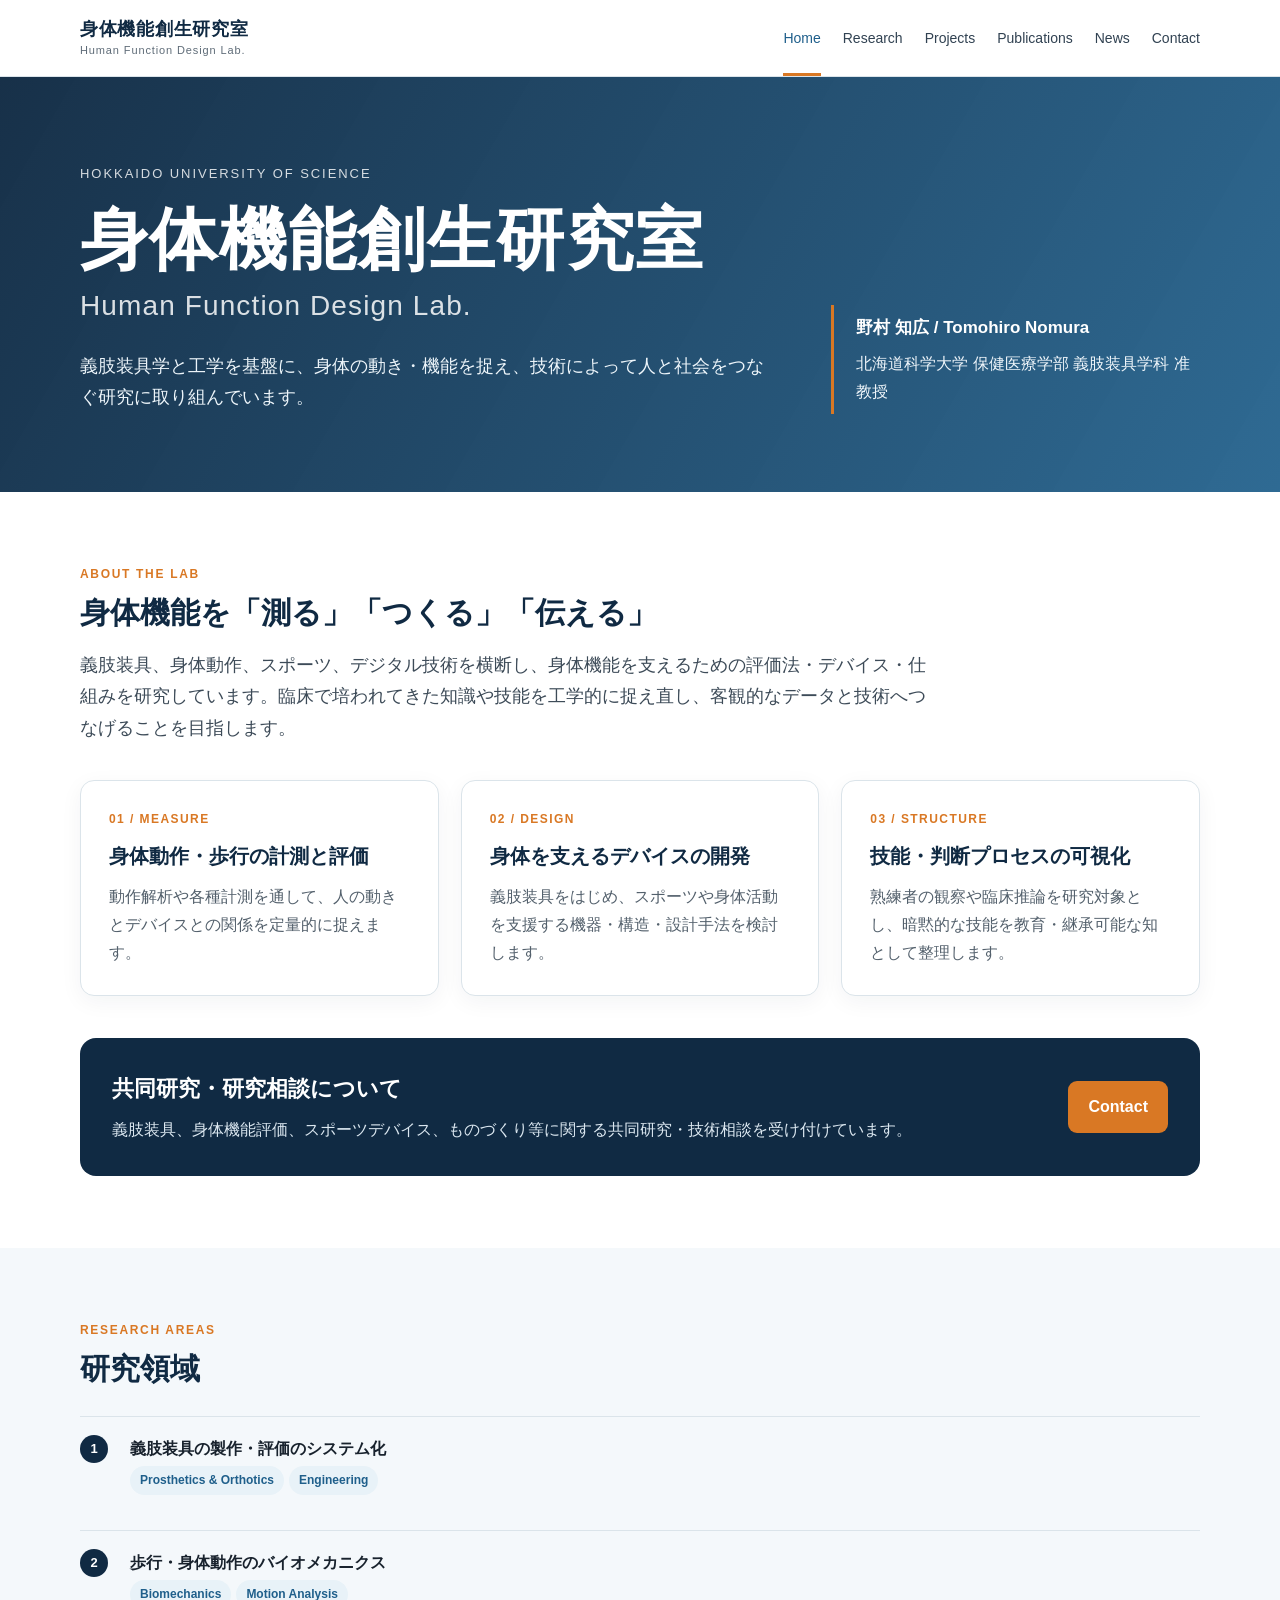
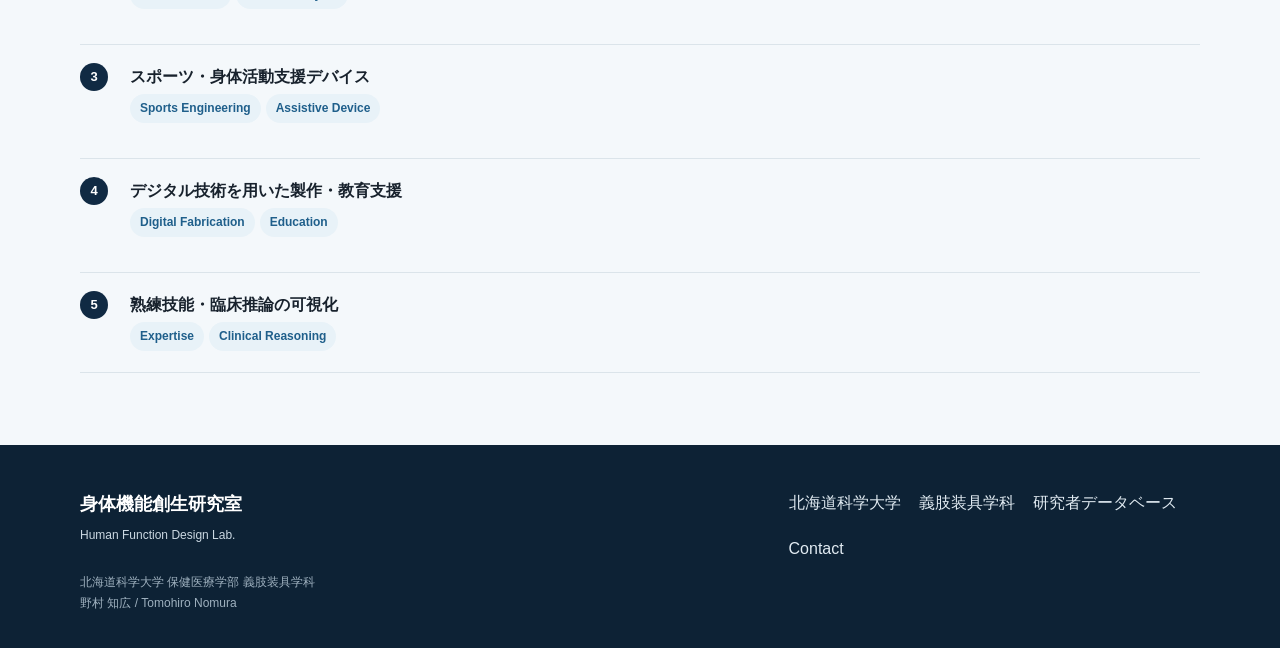
==== index.html @ 52922558 "Add files via upload Initial website" ====
<!doctype html>
<html lang="ja">
<head>
  <meta charset="utf-8">
  <meta name="viewport" content="width=device-width,initial-scale=1">
  <meta name="description" content="北海道科学大学 身体機能創生研究室（Human Function Design Lab.）の研究室サイト。">
  <title>Home | 身体機能創生研究室</title>
  <link rel="stylesheet" href="assets/style.css">
</head>
<body>

<header class="site-header">
  <div class="wrap header-inner">
    <a class="brand" href="index.html" aria-label="身体機能創生研究室 トップページ">
      <span class="brand-ja">身体機能創生研究室</span>
      <span class="brand-en">Human Function Design Lab.</span>
    </a>
    <nav class="nav" aria-label="主要ナビゲーション">
      <a class="active" href="index.html">Home</a><a class="" href="research.html">Research</a><a class="" href="projects.html">Projects</a><a class="" href="publications.html">Publications</a><a class="" href="news.html">News</a><a class="" href="contact.html">Contact</a>
    </nav>
  </div>
</header>

<main>
  <section class="hero">
    <div class="wrap hero-grid">
      <div>
        <div class="kicker">Hokkaido University of Science</div>
        <h1>身体機能創生研究室<span class="en">Human Function Design Lab.</span></h1>
        <p class="hero-lead">義肢装具学と工学を基盤に、身体の動き・機能を捉え、技術によって人と社会をつなぐ研究に取り組んでいます。</p>
      </div>
      <div class="hero-card">
        <strong>野村 知広 / Tomohiro Nomura</strong>
        北海道科学大学 保健医療学部 義肢装具学科 准教授
      </div>
    </div>
  </section>

  <section class="section">
    <div class="wrap">
      <div class="section-title-en">About the Lab</div>
      <h2>身体機能を「測る」「つくる」「伝える」</h2>
      <p class="lead">義肢装具、身体動作、スポーツ、デジタル技術を横断し、身体機能を支えるための評価法・デバイス・仕組みを研究しています。臨床で培われてきた知識や技能を工学的に捉え直し、客観的なデータと技術へつなげることを目指します。</p>

      <div class="grid-3">
        <article class="card">
          <div class="num">01 / MEASURE</div>
          <h3>身体動作・歩行の計測と評価</h3>
          <p>動作解析や各種計測を通して、人の動きとデバイスとの関係を定量的に捉えます。</p>
        </article>
        <article class="card">
          <div class="num">02 / DESIGN</div>
          <h3>身体を支えるデバイスの開発</h3>
          <p>義肢装具をはじめ、スポーツや身体活動を支援する機器・構造・設計手法を検討します。</p>
        </article>
        <article class="card">
          <div class="num">03 / STRUCTURE</div>
          <h3>技能・判断プロセスの可視化</h3>
          <p>熟練者の観察や臨床推論を研究対象とし、暗黙的な技能を教育・継承可能な知として整理します。</p>
        </article>
      </div>

      <div class="cta">
        <div>
          <h3>共同研究・研究相談について</h3>
          <p>義肢装具、身体機能評価、スポーツデバイス、ものづくり等に関する共同研究・技術相談を受け付けています。</p>
        </div>
        <a class="button" href="contact.html">Contact</a>
      </div>
    </div>
  </section>

  <section class="section soft">
    <div class="wrap">
      <div class="section-title-en">Research Areas</div>
      <h2>研究領域</h2>
      <div class="feature-list">
        <div class="feature"><div class="icon">1</div><div><strong>義肢装具の製作・評価のシステム化</strong><br><span class="tag">Prosthetics & Orthotics</span><span class="tag">Engineering</span></div></div>
        <div class="feature"><div class="icon">2</div><div><strong>歩行・身体動作のバイオメカニクス</strong><br><span class="tag">Biomechanics</span><span class="tag">Motion Analysis</span></div></div>
        <div class="feature"><div class="icon">3</div><div><strong>スポーツ・身体活動支援デバイス</strong><br><span class="tag">Sports Engineering</span><span class="tag">Assistive Device</span></div></div>
        <div class="feature"><div class="icon">4</div><div><strong>デジタル技術を用いた製作・教育支援</strong><br><span class="tag">Digital Fabrication</span><span class="tag">Education</span></div></div>
        <div class="feature"><div class="icon">5</div><div><strong>熟練技能・臨床推論の可視化</strong><br><span class="tag">Expertise</span><span class="tag">Clinical Reasoning</span></div></div>
      </div>
    </div>
  </section>
</main>


<footer class="site-footer">
  <div class="wrap footer-grid">
    <div>
      <div class="footer-title">身体機能創生研究室</div>
      <div class="footer-en">Human Function Design Lab.</div>
      <div class="footer-small">北海道科学大学 保健医療学部 義肢装具学科<br>野村 知広 / Tomohiro Nomura</div>
    </div>
    <div class="footer-links">
      <a href="https://www.hus.ac.jp/" target="_blank" rel="noopener">北海道科学大学</a>
      <a href="https://www.hus.ac.jp/faculty/health/po/" target="_blank" rel="noopener">義肢装具学科</a>
      <a href="https://gyoseki.hus.ac.jp/hushp/KgApp/k03/resid/S001573" target="_blank" rel="noopener">研究者データベース</a>
      <a href="contact.html">Contact</a>
    </div>
  </div>
</footer>
</body>
</html>
---- assets/style.css ----
:root{
  --navy:#102a43;
  --blue:#1f5f8b;
  --blue2:#2f7ca8;
  --orange:#d97824;
  --ink:#18222d;
  --muted:#5f6c78;
  --line:#dbe4ea;
  --paper:#ffffff;
  --soft:#f4f8fb;
  --max:1120px;
}
*{box-sizing:border-box}
html{scroll-behavior:smooth}
body{
  margin:0;
  color:var(--ink);
  background:var(--paper);
  font-family:-apple-system,BlinkMacSystemFont,"Segoe UI","Hiragino Kaku Gothic ProN","Yu Gothic",Meiryo,sans-serif;
  line-height:1.75;
}
a{color:var(--blue);text-decoration:none}
a:hover{text-decoration:underline}
.wrap{width:min(calc(100% - 40px),var(--max));margin:auto}
.site-header{
  position:sticky;top:0;z-index:30;
  background:rgba(255,255,255,.96);
  border-bottom:1px solid var(--line);
  backdrop-filter:blur(10px);
}
.header-inner{display:flex;align-items:center;justify-content:space-between;gap:30px;min-height:74px}
.brand{display:flex;flex-direction:column;line-height:1.15;color:var(--navy);text-decoration:none}
.brand:hover{text-decoration:none}
.brand-ja{font-size:18px;font-weight:750;letter-spacing:.04em}
.brand-en{font-size:11px;color:var(--muted);letter-spacing:.08em;margin-top:5px}
.nav{display:flex;align-items:center;gap:22px;flex-wrap:wrap}
.nav a{font-size:14px;color:#314252;padding:26px 0 22px;border-bottom:3px solid transparent}
.nav a:hover,.nav a.active{color:var(--blue);border-bottom-color:var(--orange);text-decoration:none}
.hero{
  padding:86px 0 78px;
  background:
    linear-gradient(120deg,rgba(16,42,67,.97),rgba(31,95,139,.93)),
    radial-gradient(circle at 80% 20%,rgba(255,255,255,.15),transparent 34%);
  color:white;
}
.hero-grid{display:grid;grid-template-columns:1.5fr .8fr;gap:60px;align-items:end}
.kicker{font-size:13px;letter-spacing:.15em;text-transform:uppercase;opacity:.82;margin-bottom:18px}
.hero h1{margin:0;font-size:clamp(36px,5.6vw,68px);line-height:1.08;letter-spacing:.02em}
.hero .en{display:block;font-size:clamp(18px,2.4vw,28px);font-weight:450;opacity:.84;margin-top:14px;letter-spacing:.04em}
.hero-lead{font-size:18px;max-width:750px;margin:30px 0 0;color:#edf5fa}
.hero-card{border-left:3px solid var(--orange);padding:8px 0 8px 22px;color:#eef5fa}
.hero-card strong{display:block;color:white;font-size:17px;margin-bottom:7px}
.section{padding:72px 0}
.section.soft{background:var(--soft)}
.section h2{font-size:30px;color:var(--navy);line-height:1.3;margin:0 0 12px}
.section-title-en{font-size:12px;letter-spacing:.14em;text-transform:uppercase;color:var(--orange);font-weight:700;margin-bottom:8px}
.lead{font-size:18px;color:#3d4b58;max-width:850px}
.grid-3{display:grid;grid-template-columns:repeat(3,1fr);gap:22px;margin-top:36px}
.grid-2{display:grid;grid-template-columns:repeat(2,1fr);gap:24px;margin-top:34px}
.card{
  border:1px solid var(--line);background:white;border-radius:14px;padding:28px;
  box-shadow:0 6px 22px rgba(16,42,67,.05);
}
.card h3{margin:0 0 12px;color:var(--navy);font-size:20px;line-height:1.45}
.card p{margin:0;color:#53606c}
.card .num{font-size:12px;letter-spacing:.12em;color:var(--orange);font-weight:700;margin-bottom:12px}
.feature-list{display:grid;gap:14px;margin-top:28px}
.feature{
  display:grid;grid-template-columns:36px 1fr;gap:14px;align-items:start;
  padding:18px 0;border-top:1px solid var(--line);
}
.feature:last-child{border-bottom:1px solid var(--line)}
.icon{width:28px;height:28px;border-radius:50%;background:var(--navy);color:white;display:grid;place-items:center;font-size:13px;font-weight:700}
.cta{
  display:flex;justify-content:space-between;align-items:center;gap:24px;
  padding:32px;border-radius:16px;background:var(--navy);color:white;margin-top:42px;
}
.cta h3{margin:0 0 7px;font-size:22px}
.cta p{margin:0;color:#dce8f1}
.button{
  display:inline-block;background:var(--orange);color:white!important;padding:12px 20px;border-radius:9px;
  font-weight:700;white-space:nowrap;
}
.button.secondary{background:white;color:var(--navy)!important;border:1px solid var(--line)}
.button:hover{text-decoration:none;filter:brightness(.96)}
.page-head{padding:58px 0 42px;background:var(--soft);border-bottom:1px solid var(--line)}
.page-head h1{margin:0;color:var(--navy);font-size:42px}
.page-head p{margin:10px 0 0;color:var(--muted);font-size:17px}
.timeline{margin-top:34px;border-left:2px solid var(--line);padding-left:28px}
.timeline-item{position:relative;padding:0 0 30px}
.timeline-item::before{
  content:"";position:absolute;left:-35px;top:7px;width:12px;height:12px;border-radius:50%;
  background:var(--orange);box-shadow:0 0 0 4px white;
}
.timeline time{display:block;font-size:13px;color:var(--blue);font-weight:700;margin-bottom:6px}
.timeline h3{margin:0 0 6px;color:var(--navy);font-size:19px}
.timeline p{margin:0;color:#56636f}
.pub-list{margin-top:28px;display:grid;gap:0}
.pub{
  padding:22px 0;border-top:1px solid var(--line);
  display:grid;grid-template-columns:80px 1fr;gap:22px;
}
.pub:last-child{border-bottom:1px solid var(--line)}
.pub-year{font-weight:800;color:var(--orange)}
.pub-title{font-weight:650;color:var(--navy)}
.pub-meta{font-size:14px;color:var(--muted);margin-top:5px}
.contact-box{display:grid;grid-template-columns:1fr 1fr;gap:26px;margin-top:34px}
dl.info{margin:0}
.info dt{font-size:13px;color:var(--muted);margin-top:18px}
.info dt:first-child{margin-top:0}
.info dd{margin:4px 0 0;font-weight:600;color:var(--ink)}
.note{
  border-left:4px solid var(--orange);padding:18px 20px;background:#fff8f1;
  color:#51473e;margin:28px 0;
}
.site-footer{background:#0d2235;color:#cbd8e2;padding:44px 0 34px;margin-top:0}
.footer-grid{display:grid;grid-template-columns:1.3fr .8fr;gap:40px}
.footer-title{color:white;font-size:18px;font-weight:750}
.footer-en{font-size:12px;margin-top:5px}
.footer-small{font-size:12px;color:#9fb1bf;margin-top:26px}
.footer-links{display:flex;gap:18px;flex-wrap:wrap;align-content:flex-start}
.footer-links a{color:#e1ebf2}
.tag{display:inline-block;background:#e8f2f8;color:var(--blue);border-radius:999px;padding:4px 10px;font-size:12px;font-weight:650;margin:3px 5px 3px 0}
@media(max-width:860px){
  .header-inner{align-items:flex-start;padding:16px 0;flex-direction:column;gap:8px}
  .site-header{position:static}
  .nav{gap:16px}
  .nav a{padding:7px 0}
  .hero{padding:58px 0}
  .hero-grid,.grid-3,.grid-2,.contact-box,.footer-grid{grid-template-columns:1fr}
  .hero-card{margin-top:10px}
  .cta{align-items:flex-start;flex-direction:column}
  .pub{grid-template-columns:1fr;gap:3px}
}
@media(max-width:540px){
  .wrap{width:min(calc(100% - 28px),var(--max))}
  .section{padding:54px 0}
  .page-head h1{font-size:34px}
  .hero h1{font-size:39px}
}
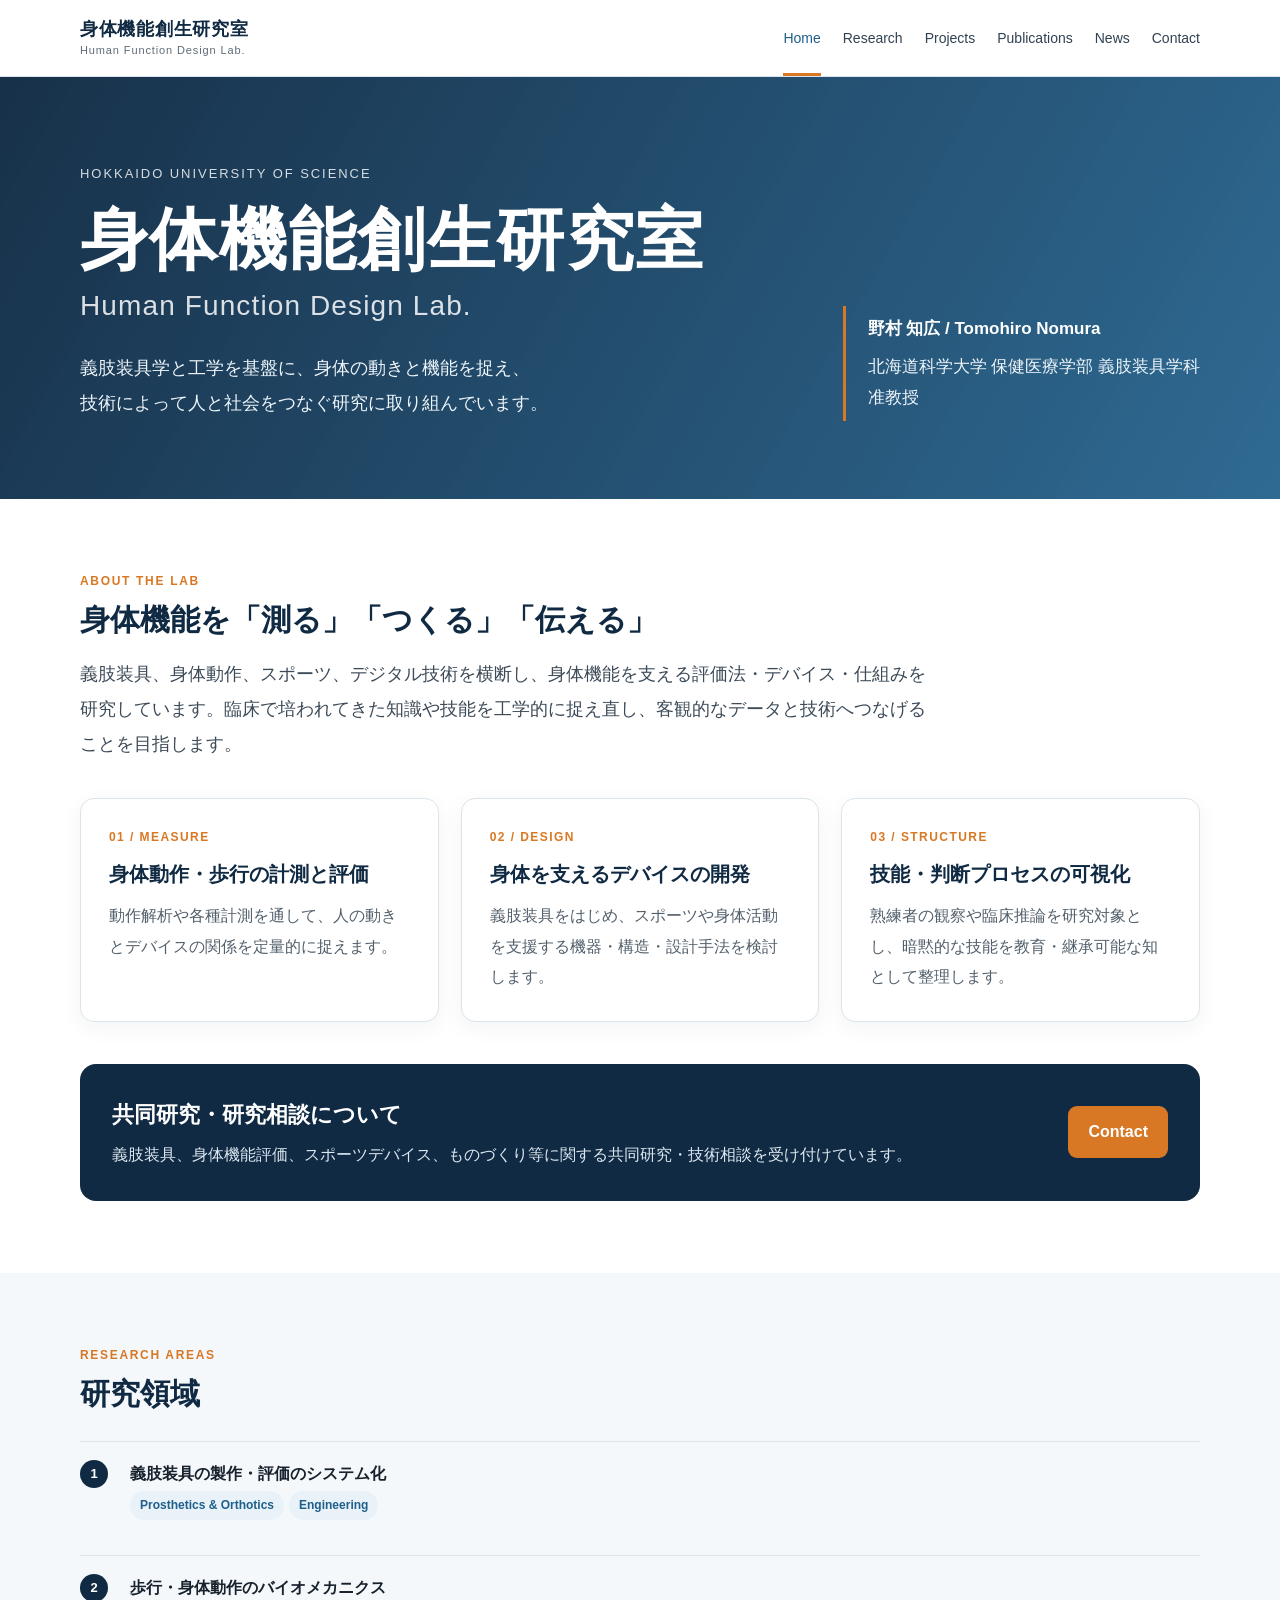
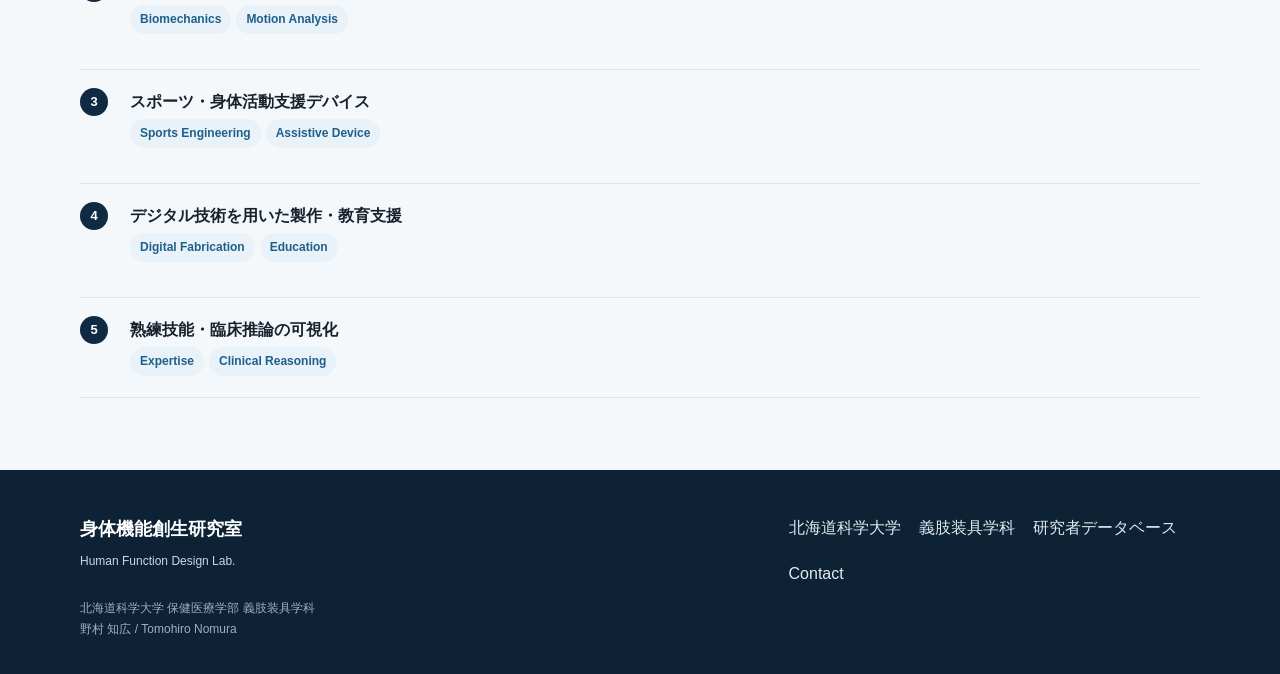
==== commit 5deb9acd: "Add files via upload" ====
--- a/index.html
+++ b/index.html
@@ -27,11 +27,11 @@
       <div>
         <div class="kicker">Hokkaido University of Science</div>
         <h1>身体機能創生研究室<span class="en">Human Function Design Lab.</span></h1>
-        <p class="hero-lead">義肢装具学と工学を基盤に、身体の動き・機能を捉え、技術によって人と社会をつなぐ研究に取り組んでいます。</p>
+        <p class="hero-lead"><span class="term-keep">義肢装具学と工学</span>を基盤に、身体の動きと機能を捉え、<span class="jp-keep">技術によって人と社会をつなぐ</span>研究に取り組んでいます。</p>
       </div>
       <div class="hero-card">
         <strong>野村 知広 / Tomohiro Nomura</strong>
-        北海道科学大学 保健医療学部 義肢装具学科 准教授
+        <span class="name-keep">北海道科学大学</span> <span class="name-keep">保健医療学部</span> <span class="name-keep">義肢装具学科</span><br><span class="name-keep">准教授</span>
       </div>
     </div>
   </section>
@@ -40,30 +40,30 @@
     <div class="wrap">
       <div class="section-title-en">About the Lab</div>
       <h2>身体機能を「測る」「つくる」「伝える」</h2>
-      <p class="lead">義肢装具、身体動作、スポーツ、デジタル技術を横断し、身体機能を支えるための評価法・デバイス・仕組みを研究しています。臨床で培われてきた知識や技能を工学的に捉え直し、客観的なデータと技術へつなげることを目指します。</p>
+      <p class="lead"><span class="term-keep">義肢装具</span>、身体動作、スポーツ、デジタル技術を横断し、身体機能を支える評価法・<span class="jp-keep">デバイス・仕組み</span>を研究しています。臨床で培われてきた知識や技能を工学的に捉え直し、客観的なデータと<span class="jp-keep">技術へつなげる</span>ことを目指します。</p>
 
       <div class="grid-3">
         <article class="card">
           <div class="num">01 / MEASURE</div>
-          <h3>身体動作・歩行の計測と評価</h3>
-          <p>動作解析や各種計測を通して、人の動きとデバイスとの関係を定量的に捉えます。</p>
+          <h3><span class="jp-keep">身体動作・歩行</span>の計測と評価</h3>
+          <p>動作解析や各種計測を通して、人の動きとデバイスの関係を定量的に捉えます。</p>
         </article>
         <article class="card">
           <div class="num">02 / DESIGN</div>
-          <h3>身体を支えるデバイスの開発</h3>
-          <p>義肢装具をはじめ、スポーツや身体活動を支援する機器・構造・設計手法を検討します。</p>
+          <h3>身体を支える<span class="term-keep">デバイス</span>の開発</h3>
+          <p><span class="term-keep">義肢装具</span>をはじめ、スポーツや身体活動を支援する機器・構造・設計手法を検討します。</p>
         </article>
         <article class="card">
           <div class="num">03 / STRUCTURE</div>
-          <h3>技能・判断プロセスの可視化</h3>
-          <p>熟練者の観察や臨床推論を研究対象とし、暗黙的な技能を教育・継承可能な知として整理します。</p>
+          <h3><span class="jp-keep">技能・判断プロセス</span>の可視化</h3>
+          <p>熟練者の観察や<span class="term-keep">臨床推論</span>を研究対象とし、暗黙的な技能を教育・継承可能な知として整理します。</p>
         </article>
       </div>
 
       <div class="cta">
         <div>
           <h3>共同研究・研究相談について</h3>
-          <p>義肢装具、身体機能評価、スポーツデバイス、ものづくり等に関する共同研究・技術相談を受け付けています。</p>
+          <p><span class="term-keep">義肢装具</span>、身体機能評価、スポーツデバイス、ものづくり等に関する共同研究・技術相談を受け付けています。</p>
         </div>
         <a class="button" href="contact.html">Contact</a>
       </div>
--- a/assets/style.css
+++ b/assets/style.css
@@ -139,3 +139,80 @@
   .page-head h1{font-size:34px}
   .hero h1{font-size:39px}
 }
+
+
+/* V6: improve Japanese line breaks and narrow-column wrapping */
+body{
+  word-break: normal;
+  overflow-wrap: break-word;
+  line-break: strict;
+}
+h1,h2,h3,p,dd,.lead,.hero-card,.card,.feature,.cta{
+  text-wrap: pretty;
+}
+.nowrap{white-space:nowrap}
+.hero-grid{grid-template-columns:1.65fr .95fr}
+.hero-card{
+  max-width:420px;
+  justify-self:end;
+  font-size:17px;
+  line-height:1.8;
+}
+.hero-lead{
+  max-width:780px;
+  line-height:1.95;
+}
+.card p{
+  line-height:1.9;
+}
+.lead{
+  line-height:1.95;
+}
+@media(max-width:1100px){
+  .hero-grid{grid-template-columns:1.5fr .9fr;gap:42px}
+}
+@media(max-width:860px){
+  .hero-card{max-width:none;justify-self:auto}
+}
+
+
+/* V7: Japanese typography / line-break tuning across all pages */
+.jp-keep,
+.term-keep,
+.name-keep{
+  white-space:nowrap;
+}
+.page-head h1,
+.section h2,
+.card h3,
+.timeline h3,
+.pub-title{
+  line-break:strict;
+  word-break:normal;
+  overflow-wrap:normal;
+  text-wrap:balance;
+}
+.page-head p,
+.section p,
+.card p,
+.timeline p,
+.pub-meta,
+.info dd{
+  line-break:strict;
+  word-break:normal;
+  overflow-wrap:break-word;
+  text-wrap:pretty;
+}
+.card h3{max-width:100%}
+.info dd{line-height:1.85}
+.timeline h3{line-height:1.55}
+.timeline p{line-height:1.9}
+.pub-title{line-height:1.65}
+.page-head p{line-height:1.8}
+@media(max-width:620px){
+  .jp-keep,
+  .term-keep,
+  .name-keep{
+    white-space:normal;
+  }
+}
